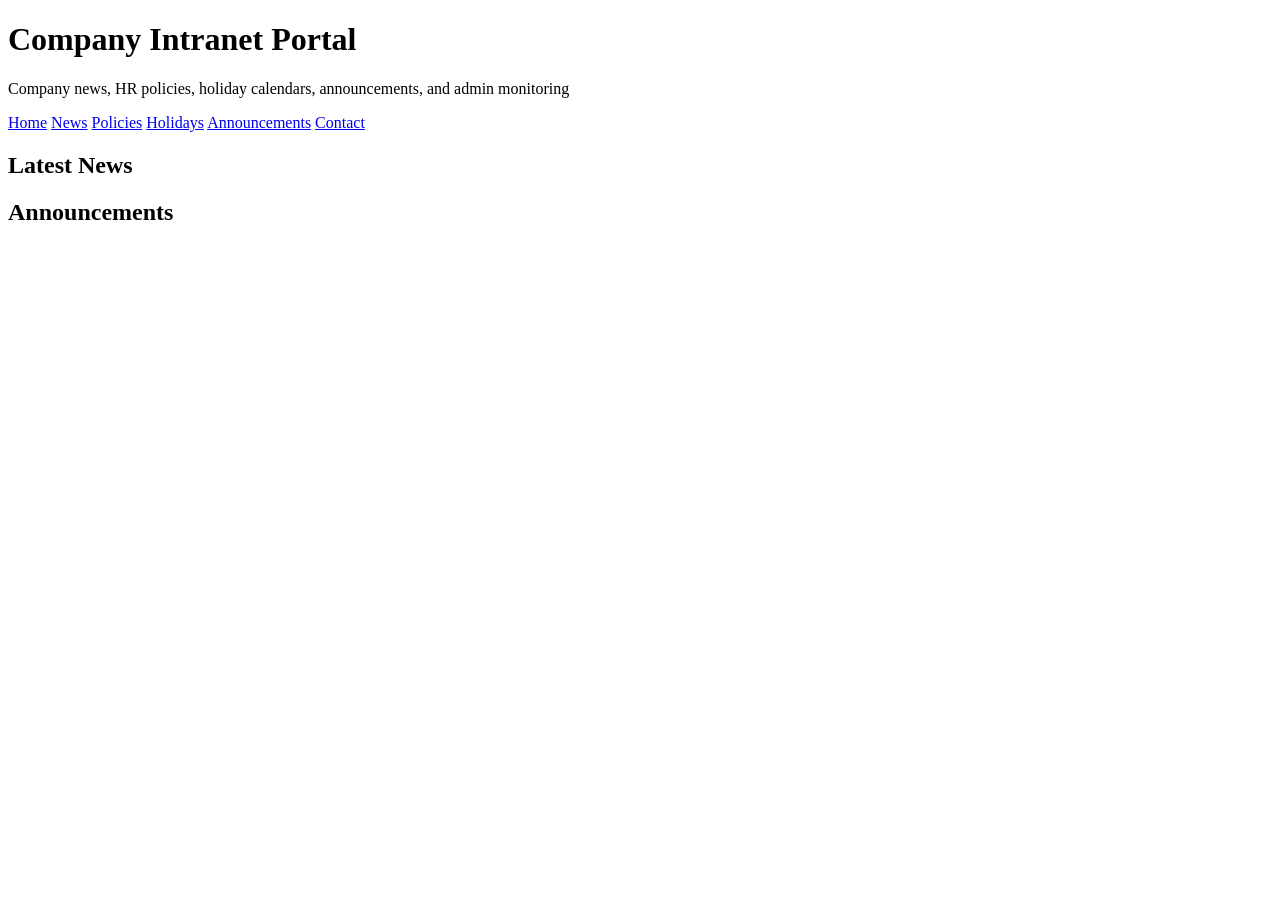
==== src/main/resources/templates/index.html @ 7d52eb51 "Inital commit" ====
<!DOCTYPE html>
<html lang="en" xmlns:th="http://www.thymeleaf.org">
<head>
    <meta charset="UTF-8">
    <title>Company Intranet Portal</title>
    <link rel="stylesheet" href="/css/style.css">
</head>
<body>
<header>
    <h1>Company Intranet Portal</h1>
    <p>Company news, HR policies, holiday calendars, announcements, and admin monitoring</p>
</header>

<nav>
    <a href="/">Home</a>
    <a href="/news">News</a>
    <a href="/policies">Policies</a>
    <a href="/holidays">Holidays</a>
    <a href="/announcements">Announcements</a>
    <a href="/contact">Contact</a>
</nav>

<main>
    <section class="grid">
        <div class="card" th:each="status : ${statuses}">
            <h2 th:text="${status.service}"></h2>
            <p class="green" th:text="${status.status}"></p>
            <p th:text="${status.details}"></p>
        </div>
    </section>

    <section class="panel">
        <h2>Latest News</h2>
        <div class="item" th:each="item : ${news}">
            <h3 th:text="${item.title}"></h3>
            <p th:text="${item.description}"></p>
            <small th:text="${item.date}"></small>
        </div>
    </section>

    <section class="panel">
        <h2>Announcements</h2>
        <div class="item" th:each="announcement : ${announcements}">
            <h3 th:text="${announcement.title}"></h3>
            <p th:text="${announcement.message}"></p>
        </div>
    </section>
</main>

<script src="/js/script.js"></script>
</body>
</html>
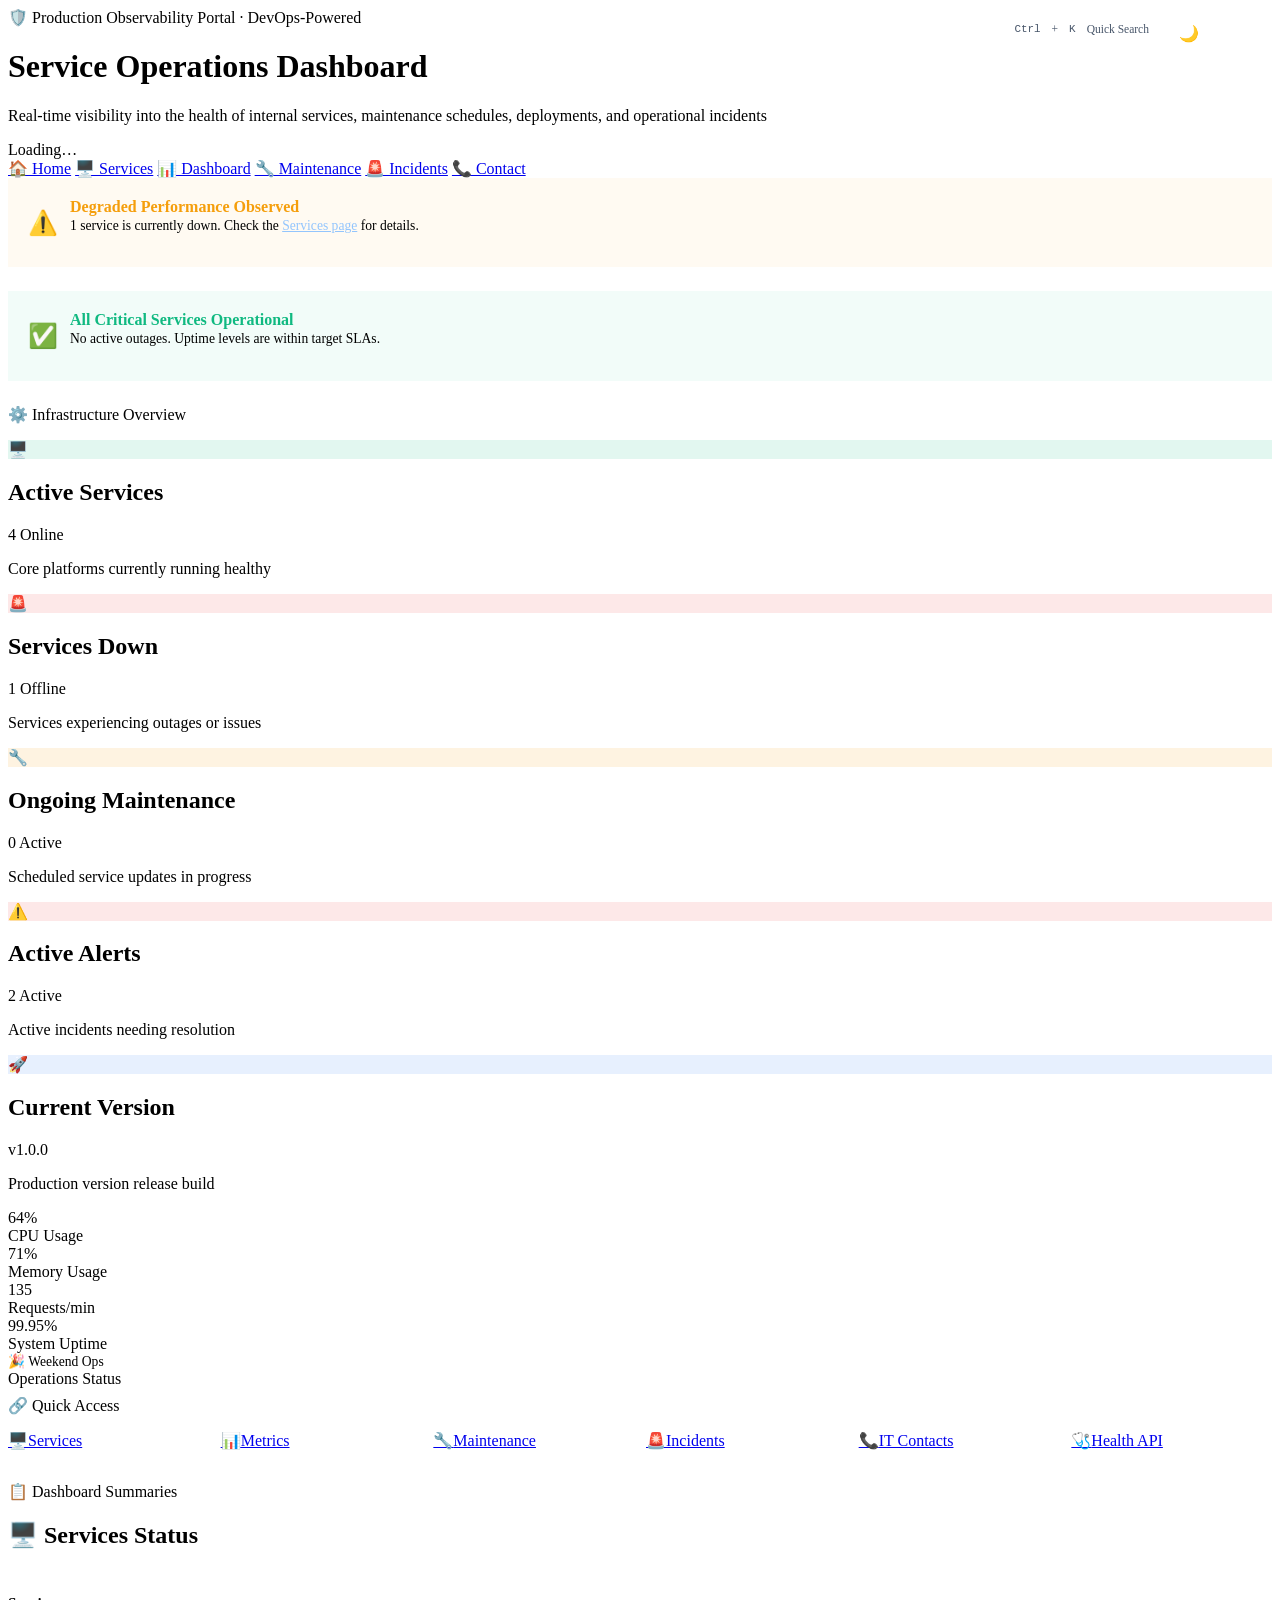
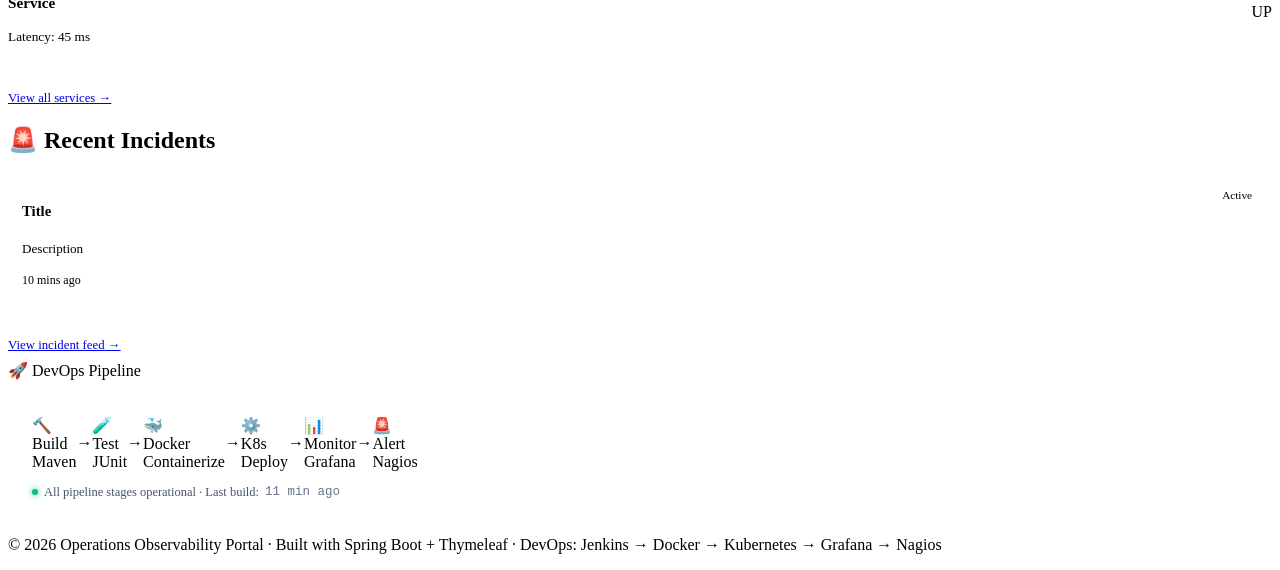
==== commit 914800d0: "Fetaures added" ====
--- a/src/main/resources/templates/index.html
+++ b/src/main/resources/templates/index.html
@@ -2,51 +2,396 @@
 <html lang="en" xmlns:th="http://www.thymeleaf.org">
 <head>
     <meta charset="UTF-8">
-    <title>Company Intranet Portal</title>
+    <meta name="viewport" content="width=device-width, initial-scale=1.0">
+    <meta name="description" content="Internal Service Health &amp; Operations Dashboard — Real-time infrastructure status, alerts, and incident feed">
+    <title>Internal Service Health &amp; Operations Dashboard</title>
     <link rel="stylesheet" href="/css/style.css">
 </head>
 <body>
+
+<!-- Theme Toggle -->
+<button id="theme-toggle" onclick="toggleTheme()" title="Toggle light/dark mode"
+        style="position:fixed;top:14px;right:72px;z-index:9998;width:38px;height:38px;border-radius:50%;background:rgba(255,255,255,0.07);border:1px solid rgba(255,255,255,0.1);color:#e2e8f0;cursor:pointer;font-size:1rem;display:flex;align-items:center;justify-content:center;transition:all 0.2s;">🌙</button>
+
+<!-- Keyboard Shortcut Hint -->
+<div id="shortcut-hint"
+     style="position:fixed;top:14px;right:120px;z-index:9998;font-size:0.72rem;color:#475569;background:rgba(255,255,255,0.04);border:1px solid rgba(255,255,255,0.07);padding:6px 10px;border-radius:8px;display:flex;align-items:center;gap:5px;cursor:default;">
+    <kbd style="background:rgba(255,255,255,0.08);border:1px solid rgba(255,255,255,0.12);border-radius:4px;padding:1px 5px;font-size:0.68rem;font-family:monospace;">Ctrl</kbd>+<kbd style="background:rgba(255,255,255,0.08);border:1px solid rgba(255,255,255,0.12);border-radius:4px;padding:1px 5px;font-size:0.68rem;font-family:monospace;">K</kbd> Quick Search
+</div>
+
 <header>
-    <h1>Company Intranet Portal</h1>
-    <p>Company news, HR policies, holiday calendars, announcements, and admin monitoring</p>
+    <div class="header-inner">
+        <div class="header-badge">🛡️ Production Observability Portal · DevOps-Powered</div>
+        <h1>Service Operations Dashboard</h1>
+        <p>Real-time visibility into the health of internal services, maintenance schedules, deployments, and operational incidents</p>
+        <div class="header-clock" id="hr-clock">Loading…</div>
+    </div>
 </header>
 
 <nav>
-    <a href="/">Home</a>
-    <a href="/news">News</a>
-    <a href="/policies">Policies</a>
-    <a href="/holidays">Holidays</a>
-    <a href="/announcements">Announcements</a>
-    <a href="/contact">Contact</a>
+    <a href="/">🏠 Home</a>
+    <a href="/services">🖥️ Services</a>
+    <a href="/dashboard">📊 Dashboard</a>
+    <a href="/maintenance">🔧 Maintenance</a>
+    <a href="/incidents">🚨 Incidents</a>
+    <a href="/contact">📞 Contact</a>
 </nav>
 
+<!-- Global Quick Search Modal -->
+<div id="search-modal" style="display:none;position:fixed;inset:0;z-index:10000;background:rgba(0,0,0,0.7);backdrop-filter:blur(8px);align-items:flex-start;justify-content:center;padding-top:120px;">
+    <div style="width:min(560px,92vw);background:#0f1526;border:1px solid rgba(255,255,255,0.12);border-radius:16px;overflow:hidden;box-shadow:0 24px 80px rgba(0,0,0,0.6);">
+        <div style="display:flex;align-items:center;gap:12px;padding:16px 20px;border-bottom:1px solid rgba(255,255,255,0.07);">
+            <span style="font-size:1.1rem;">🔍</span>
+            <input type="text" id="global-search-input" placeholder="Search services, incidents, maintenance…"
+                   autocomplete="off"
+                   style="flex:1;background:none;border:none;outline:none;color:#e2e8f0;font-family:'Inter',sans-serif;font-size:0.95rem;"
+                   oninput="globalSearch(this.value)">
+            <kbd onclick="closeSearch()" style="background:rgba(255,255,255,0.07);border:1px solid rgba(255,255,255,0.12);border-radius:6px;padding:2px 8px;font-size:0.72rem;color:#64748b;cursor:pointer;">ESC</kbd>
+        </div>
+        <div id="search-results" style="max-height:340px;overflow-y:auto;padding:8px 0;">
+            <div style="text-align:center;padding:32px;color:#475569;font-size:0.875rem;">Start typing to search…</div>
+        </div>
+        <div style="padding:10px 20px;border-top:1px solid rgba(255,255,255,0.05);font-size:0.72rem;color:#334155;display:flex;gap:16px;">
+            <span>↑↓ Navigate</span><span>↵ Open</span><span>ESC Close</span>
+        </div>
+    </div>
+</div>
+
 <main>
-    <section class="grid">
-        <div class="card" th:each="status : ${statuses}">
-            <h2 th:text="${status.service}"></h2>
-            <p class="green" th:text="${status.status}"></p>
-            <p th:text="${status.details}"></p>
+
+    <!-- ── Overall Status Alert Banner ─────────────────── -->
+    <div class="panel scroll-reveal" style="padding: 20px; margin-bottom: 24px; border-color: rgba(245,158,11,0.3); background: rgba(245,158,11,0.05);" th:if="${servicesDownCount > 0}">
+        <div style="display:flex; align-items:center; gap: 12px;">
+            <span style="font-size: 1.5rem;">⚠️</span>
+            <div>
+                <strong style="color: #f59e0b; font-size: 1rem;">Degraded Performance Observed</strong>
+                <p style="font-size: 0.85rem; color: var(--clr-text-muted); margin-top: 2px;">
+                    <span th:text="${servicesDownCount}">1</span> service is currently down. Check the <a href="/services" style="color: #93c5fd; text-decoration: underline;">Services page</a> for details.
+                </p>
+            </div>
+        </div>
+    </div>
+    
+    <div class="panel scroll-reveal" style="padding: 20px; margin-bottom: 24px; border-color: rgba(16,185,129,0.3); background: rgba(16,185,129,0.05);" th:if="${servicesDownCount == 0}">
+        <div style="display:flex; align-items:center; gap: 12px;">
+            <span style="font-size: 1.5rem;">✅</span>
+            <div>
+                <strong style="color: #10b981; font-size: 1rem;">All Critical Services Operational</strong>
+                <p style="font-size: 0.85rem; color: var(--clr-text-muted); margin-top: 2px;">No active outages. Uptime levels are within target SLAs.</p>
+            </div>
+        </div>
+    </div>
+
+    <!-- ── System Status Grid ──────────────────────────── -->
+    <p class="section-heading scroll-reveal">⚙️ Infrastructure Overview</p>
+    <section class="grid" aria-label="System Status">
+        <!-- Active Services -->
+        <div class="card scroll-reveal">
+            <div class="card-icon" style="background:rgba(16,185,129,0.12);color:#10b981;">🖥️</div>
+            <h2>Active Services</h2>
+            <span class="status-badge up" th:text="|${activeServicesCount} Online|">4 Online</span>
+            <p>Core platforms currently running healthy</p>
+        </div>
+        <!-- Services Down -->
+        <div class="card scroll-reveal">
+            <div class="card-icon" style="background:rgba(239,68,68,0.12);color:#ef4444;">🚨</div>
+            <h2>Services Down</h2>
+            <span class="status-badge down" th:text="|${servicesDownCount} Offline|">1 Offline</span>
+            <p>Services experiencing outages or issues</p>
+        </div>
+        <!-- Ongoing Maintenance -->
+        <div class="card scroll-reveal">
+            <div class="card-icon" style="background:rgba(245,158,11,0.12);color:#f59e0b;">🔧</div>
+            <h2>Ongoing Maintenance</h2>
+            <span class="status-badge warn" th:text="|${ongoingMaintenanceCount} Active|">0 Active</span>
+            <p>Scheduled service updates in progress</p>
+        </div>
+        <!-- Active Alerts -->
+        <div class="card scroll-reveal">
+            <div class="card-icon" style="background:rgba(239,68,68,0.12);color:#ef4444;">⚠️</div>
+            <h2>Active Alerts</h2>
+            <span class="status-badge down" th:text="|${activeAlertsCount} Active|">2 Active</span>
+            <p>Active incidents needing resolution</p>
+        </div>
+        <!-- Current Deployment Version -->
+        <div class="card scroll-reveal">
+            <div class="card-icon" style="background:rgba(59,130,246,0.12);color:#3b82f6;">🚀</div>
+            <h2>Current Version</h2>
+            <span class="status-badge up" th:text="${deploymentVersion}">v1.0.0</span>
+            <p>Production version release build</p>
         </div>
     </section>
 
-    <section class="panel">
-        <h2>Latest News</h2>
-        <div class="item" th:each="item : ${news}">
-            <h3 th:text="${item.title}"></h3>
-            <p th:text="${item.description}"></p>
-            <small th:text="${item.date}"></small>
-        </div>
-    </section>
-
-    <section class="panel">
-        <h2>Announcements</h2>
-        <div class="item" th:each="announcement : ${announcements}">
-            <h3 th:text="${announcement.title}"></h3>
-            <p th:text="${announcement.message}"></p>
-        </div>
-    </section>
+    <!-- ── Quick Stats Bar ──────────────────────────────── -->
+    <div class="stats-bar scroll-reveal">
+        <div class="stat-item">
+            <div>
+                <div class="stat-number" th:text="${cpuValue}">64%</div>
+                <div class="stat-label">CPU Usage</div>
+            </div>
+        </div>
+        <div class="stat-divider"></div>
+        <div class="stat-item">
+            <div>
+                <div class="stat-number" th:text="${memValue}">71%</div>
+                <div class="stat-label">Memory Usage</div>
+            </div>
+        </div>
+        <div class="stat-divider"></div>
+        <div class="stat-item">
+            <div>
+                <div class="stat-number" th:text="${requestRateValue}">135</div>
+                <div class="stat-label">Requests/min</div>
+            </div>
+        </div>
+        <div class="stat-divider"></div>
+        <div class="stat-item">
+            <div>
+                <div class="stat-number" th:text="${availabilityValue}">99.95%</div>
+                <div class="stat-label">System Uptime</div>
+            </div>
+        </div>
+        <div class="stat-divider"></div>
+        <div class="stat-item">
+            <div>
+                <div class="stat-number" id="stat-workday" style="font-size:0.95rem;">–</div>
+                <div class="stat-label">Operations Status</div>
+            </div>
+        </div>
+    </div>
+
+    <!-- ── Quick Links ──────────────────────────────────── -->
+    <p class="section-heading scroll-reveal" style="margin-top:8px;">🔗 Quick Access</p>
+    <div style="display:grid;grid-template-columns:repeat(auto-fit,minmax(150px,1fr));gap:12px;margin-bottom:32px;" class="scroll-reveal">
+        <a href="/services"     class="quick-link-card">🖥️<span>Services</span></a>
+        <a href="/dashboard"    class="quick-link-card">📊<span>Metrics</span></a>
+        <a href="/maintenance"  class="quick-link-card">🔧<span>Maintenance</span></a>
+        <a href="/incidents"    class="quick-link-card">🚨<span>Incidents</span></a>
+        <a href="/contact"      class="quick-link-card">📞<span>IT Contacts</span></a>
+        <a href="/actuator/health" target="_blank" class="quick-link-card" style="border-color:rgba(16,185,129,0.2);">🩺<span>Health API</span></a>
+    </div>
+
+    <!-- ── Services Summary & Incident Side-by-Side ────── -->
+    <p class="section-heading scroll-reveal">📋 Dashboard Summaries</p>
+    <div class="dashboard-grid">
+
+        <section class="panel scroll-reveal" aria-label="Services Status">
+            <h2>
+                <span class="panel-icon">🖥️</span>
+                Services Status
+            </h2>
+            <div th:each="service : ${services}" class="item" style="display:flex; justify-content:space-between; align-items:center; padding: 10px 0; border-bottom:1px solid rgba(255,255,255,0.06);">
+                <div>
+                    <h3 th:text="${service.service}" style="font-size:0.95rem; font-weight:600; color:var(--clr-text);">Service</h3>
+                    <small th:text="|Latency: ${service.responseTime}|" style="color:var(--clr-text-muted);">Latency: 45 ms</small>
+                </div>
+                <span class="status-badge" th:text="${service.status}">UP</span>
+            </div>
+            <div style="margin-top:18px;padding-top:14px;">
+                <a href="/services" class="btn btn-secondary" style="font-size:0.8rem;width:100%;justify-content:center;">View all services →</a>
+            </div>
+        </section>
+
+        <section class="panel scroll-reveal" aria-label="Active Incidents">
+            <h2>
+                <span class="panel-icon">🚨</span>
+                Recent Incidents
+            </h2>
+            <div th:each="incident : ${incidents}" class="announcement-card" style="margin-bottom: 12px; padding: 14px; border: 1px solid var(--clr-border); border-radius: var(--radius-sm); background: rgba(255,255,255,0.01);">
+                <div style="display:flex; justify-content:space-between; align-items:flex-start;">
+                    <h3 th:text="${incident.title}" style="font-size:0.92rem; font-weight:600; color:var(--clr-text);">Title</h3>
+                    <span class="status-badge" th:text="${incident.status}" style="font-size:0.7rem; padding: 1px 6px;">Active</span>
+                </div>
+                <p th:text="${incident.description}" style="font-size:0.82rem; color:var(--clr-text-muted); margin-top:6px;">Description</p>
+                <small th:text="${incident.timestamp}" style="color:var(--clr-text-faint); font-size:0.75rem;">10 mins ago</small>
+            </div>
+            <div style="margin-top:18px;padding-top:14px;border-top:1px solid rgba(255,255,255,0.06);">
+                <a href="/incidents" class="btn btn-secondary" style="font-size:0.8rem;width:100%;justify-content:center;">View incident feed →</a>
+            </div>
+        </section>
+
+    </div>
+
+    <!-- ── DevOps Pipeline Status ───────────────────────── -->
+    <p class="section-heading scroll-reveal" style="margin-top:8px;">🚀 DevOps Pipeline</p>
+    <div class="panel scroll-reveal" style="padding:20px 24px;">
+        <div style="display:flex;align-items:center;gap:0;flex-wrap:wrap;position:relative;">
+            <div class="pipeline-step active">
+                <div class="pipeline-icon">🔨</div>
+                <div class="pipeline-label">Build<br><span class="pipeline-sub">Maven</span></div>
+            </div>
+            <div class="pipeline-arrow">→</div>
+            <div class="pipeline-step active">
+                <div class="pipeline-icon">🧪</div>
+                <div class="pipeline-label">Test<br><span class="pipeline-sub">JUnit</span></div>
+            </div>
+            <div class="pipeline-arrow">→</div>
+            <div class="pipeline-step active">
+                <div class="pipeline-icon">🐳</div>
+                <div class="pipeline-label">Docker<br><span class="pipeline-sub">Containerize</span></div>
+            </div>
+            <div class="pipeline-arrow">→</div>
+            <div class="pipeline-step active">
+                <div class="pipeline-icon">⚙️</div>
+                <div class="pipeline-label">K8s<br><span class="pipeline-sub">Deploy</span></div>
+            </div>
+            <div class="pipeline-arrow">→</div>
+            <div class="pipeline-step active">
+                <div class="pipeline-icon">📊</div>
+                <div class="pipeline-label">Monitor<br><span class="pipeline-sub">Grafana</span></div>
+            </div>
+            <div class="pipeline-arrow">→</div>
+            <div class="pipeline-step active">
+                <div class="pipeline-icon">🚨</div>
+                <div class="pipeline-label">Alert<br><span class="pipeline-sub">Nagios</span></div>
+            </div>
+        </div>
+        <div style="margin-top:14px;font-size:0.78rem;color:#475569;display:flex;align-items:center;gap:6px;">
+            <span style="width:6px;height:6px;border-radius:50%;background:#10b981;box-shadow:0 0 6px #10b981;display:inline-block;animation:pulse 2s infinite;"></span>
+            All pipeline stages operational · Last build: <span id="last-build-time" style="font-family:'JetBrains Mono',monospace;color:#64748b;"></span>
+        </div>
+    </div>
+
 </main>
 
+<footer>
+    <p>© 2026 <span>Operations Observability Portal</span> · Built with Spring Boot + Thymeleaf · DevOps: Jenkins → Docker → Kubernetes → Grafana → Nagios</p>
+</footer>
+
+<!-- Back to Top -->
+<div id="back-to-top" onclick="window.scrollTo({top:0,behavior:'smooth'})"
+     style="position:fixed;bottom:80px;right:24px;width:42px;height:42px;background:linear-gradient(135deg,#3b82f6,#8b5cf6);border-radius:50%;display:none;align-items:center;justify-content:center;cursor:pointer;box-shadow:0 4px 20px rgba(59,130,246,0.4);z-index:1000;font-size:1rem;"
+     title="Back to top">↑</div>
+
 <script src="/js/script.js"></script>
+<script>
+(function () {
+    // Stats counters
+    setTimeout(function () {
+        var upCount = document.querySelectorAll('.status-badge.up').length;
+        // The script.js will handle coloring the status badges when they load.
+    }, 100);
+
+    // Operations hour status
+    var now  = new Date();
+    var day  = now.getDay();
+    var hour = now.getHours();
+    var wdEl = document.getElementById('stat-workday');
+    if (day === 0 || day === 6) {
+        wdEl.textContent   = '🎉 Weekend Ops';
+        wdEl.style.fontSize = '0.85rem';
+    } else if (hour >= 9 && hour < 18) {
+        wdEl.textContent   = '✅ Core Hours';
+        wdEl.style.fontSize = '0.85rem';
+    } else {
+        wdEl.textContent   = '🌙 On-Call Support';
+        wdEl.style.fontSize = '0.85rem';
+    }
+
+    // Last build time (simulated)
+    var buildMins = Math.floor(Math.random() * 45) + 5;
+    document.getElementById('last-build-time').textContent = buildMins + ' min ago';
+
+    // Back to top
+    window.addEventListener('scroll', function () {
+        var btt = document.getElementById('back-to-top');
+        btt.style.display = document.documentElement.scrollTop > 300 ? 'flex' : 'none';
+    });
+
+    // ── Global Quick Search (Ctrl+K) ───────────────
+    window.openSearch = function () {
+        var modal = document.getElementById('search-modal');
+        modal.style.display = 'flex';
+        setTimeout(function () { document.getElementById('global-search-input').focus(); }, 50);
+    };
+    window.closeSearch = function () {
+        document.getElementById('search-modal').style.display = 'none';
+        document.getElementById('global-search-input').value  = '';
+        document.getElementById('search-results').innerHTML   = '<div style="text-align:center;padding:32px;color:#475569;font-size:0.875rem;">Start typing to search…</div>';
+    };
+    document.getElementById('search-modal').addEventListener('click', function (e) {
+        if (e.target === this) closeSearch();
+    });
+
+    // Search index built for service dashboard
+    var searchIndex = [
+        { type: 'Service', title: 'Employee Portal', desc: 'UP - Latency: 45 ms', url: '/services' },
+        { type: 'Service', title: 'Jenkins CI/CD', desc: 'UP - Latency: 110 ms', url: '/services' },
+        { type: 'Service', title: 'Git Repository', desc: 'UP - Latency: 75 ms', url: '/services' },
+        { type: 'Service', title: 'VPN Gateway', desc: 'DOWN - Timeout', url: '/services' },
+        { type: 'Service', title: 'Email Service', desc: 'UP - Latency: 80 ms', url: '/services' },
+        { type: 'Maintenance', title: 'Jenkins Upgrade', desc: 'Scheduled: 12 July 2026 11 PM', url: '/maintenance' },
+        { type: 'Maintenance', title: 'VPN Maintenance', desc: 'Scheduled: 14 July 2026 10 PM', url: '/maintenance' },
+        { type: 'Maintenance', title: 'Database Backup', desc: 'Scheduled: 16 July 2026 1 AM', url: '/maintenance' },
+        { type: 'Incident', title: 'VPN service interruption resolved.', desc: 'Resolved - 1 hour ago', url: '/incidents' },
+        { type: 'Incident', title: 'Elevated API latency observed.', desc: 'Active - 30 mins ago', url: '/incidents' },
+        { type: 'Incident', title: 'Email delivery delays detected.', desc: 'Active - 15 mins ago', url: '/incidents' },
+        { type: 'Page', title: 'Metrics Dashboard', desc: 'Live charts for CPU, Memory, Request Rate, Availability', url: '/dashboard' },
+        { type: 'Page', title: 'IT Contacts Directory', desc: 'IT Support, Infrastructure, Security, and HR contact lines', url: '/contact' }
+    ];
+
+    window.globalSearch = function (q) {
+        var container = document.getElementById('search-results');
+        q = q.trim().toLowerCase();
+        if (!q) {
+            container.innerHTML = '<div style="text-align:center;padding:32px;color:#475569;font-size:0.875rem;">Start typing to search…</div>';
+            return;
+        }
+        var results = searchIndex.filter(function (item) {
+            return item.title.toLowerCase().includes(q) || item.desc.toLowerCase().includes(q);
+        });
+        if (results.length === 0) {
+            container.innerHTML = '<div style="text-align:center;padding:32px;color:#475569;font-size:0.875rem;">No results found for "' + q + '"</div>';
+            return;
+        }
+        container.innerHTML = results.map(function (r) {
+            var typeColors = { 'Service':'#3b82f6', 'Maintenance':'#8b5cf6', 'Incident':'#ef4444', 'Page':'#10b981' };
+            return '<a href="' + r.url + '" style="display:block;padding:12px 20px;text-decoration:none;transition:background 0.15s;" onmouseover="this.style.background=\'rgba(255,255,255,0.04)\'" onmouseout="this.style.background=\'\'"><div style="display:flex;align-items:center;gap:8px;margin-bottom:3px;"><span style="font-size:0.68rem;font-weight:700;text-transform:uppercase;letter-spacing:0.06em;color:' + (typeColors[r.type]||'#64748b') + ';background:rgba(255,255,255,0.05);padding:1px 7px;border-radius:100px;">' + r.type + '</span><span style="font-size:0.9rem;font-weight:600;color:#e2e8f0;">' + r.title + '</span></div><div style="font-size:0.78rem;color:#64748b;white-space:nowrap;overflow:hidden;text-overflow:ellipsis;">' + r.desc + '</div></a>';
+        }).join('<div style="height:1px;background:rgba(255,255,255,0.04);margin:0 20px;"></div>');
+    };
+
+    // Keyboard shortcut
+    document.addEventListener('keydown', function (e) {
+        if ((e.ctrlKey || e.metaKey) && e.key === 'k') {
+            e.preventDefault();
+            openSearch();
+        }
+        if (e.key === 'Escape') closeSearch();
+    });
+
+    // ── Theme Toggle ───────────────────────────────
+    var savedTheme = localStorage.getItem('hr-theme') || 'dark';
+    if (savedTheme === 'light') applyLightTheme();
+    window.toggleTheme = function () {
+        savedTheme = savedTheme === 'dark' ? 'light' : 'dark';
+        localStorage.setItem('hr-theme', savedTheme);
+        savedTheme === 'light' ? applyLightTheme() : applyDarkTheme();
+    };
+    function applyLightTheme() {
+        document.documentElement.style.setProperty('--clr-bg',       '#f0f4f8');
+        document.documentElement.style.setProperty('--clr-bg-2',     '#ffffff');
+        document.documentElement.style.setProperty('--clr-surface',  'rgba(0,0,0,0.03)');
+        document.documentElement.style.setProperty('--clr-surface-hover', 'rgba(0,0,0,0.06)');
+        document.documentElement.style.setProperty('--clr-border',   'rgba(0,0,0,0.1)');
+        document.documentElement.style.setProperty('--clr-border-hover', 'rgba(59,130,246,0.4)');
+        document.documentElement.style.setProperty('--clr-text',     '#1e293b');
+        document.documentElement.style.setProperty('--clr-text-muted','#475569');
+        document.documentElement.style.setProperty('--clr-text-faint','#94a3b8');
+        document.getElementById('theme-toggle').textContent = '☀️';
+    }
+    function applyDarkTheme() {
+        document.documentElement.style.setProperty('--clr-bg',       '#0a0e1a');
+        document.documentElement.style.setProperty('--clr-bg-2',     '#0f1526');
+        document.documentElement.style.setProperty('--clr-surface',  'rgba(255,255,255,0.04)');
+        document.documentElement.style.setProperty('--clr-surface-hover', 'rgba(255,255,255,0.08)');
+        document.documentElement.style.setProperty('--clr-border',   'rgba(255,255,255,0.08)');
+        document.documentElement.style.setProperty('--clr-border-hover', 'rgba(99,179,237,0.4)');
+        document.documentElement.style.setProperty('--clr-text',     '#e2e8f0');
+        document.documentElement.style.setProperty('--clr-text-muted','#94a3b8');
+        document.documentElement.style.setProperty('--clr-text-faint','#475569');
+        document.getElementById('theme-toggle').textContent = '🌙';
+    }
+})();
+</script>
 </body>
 </html>
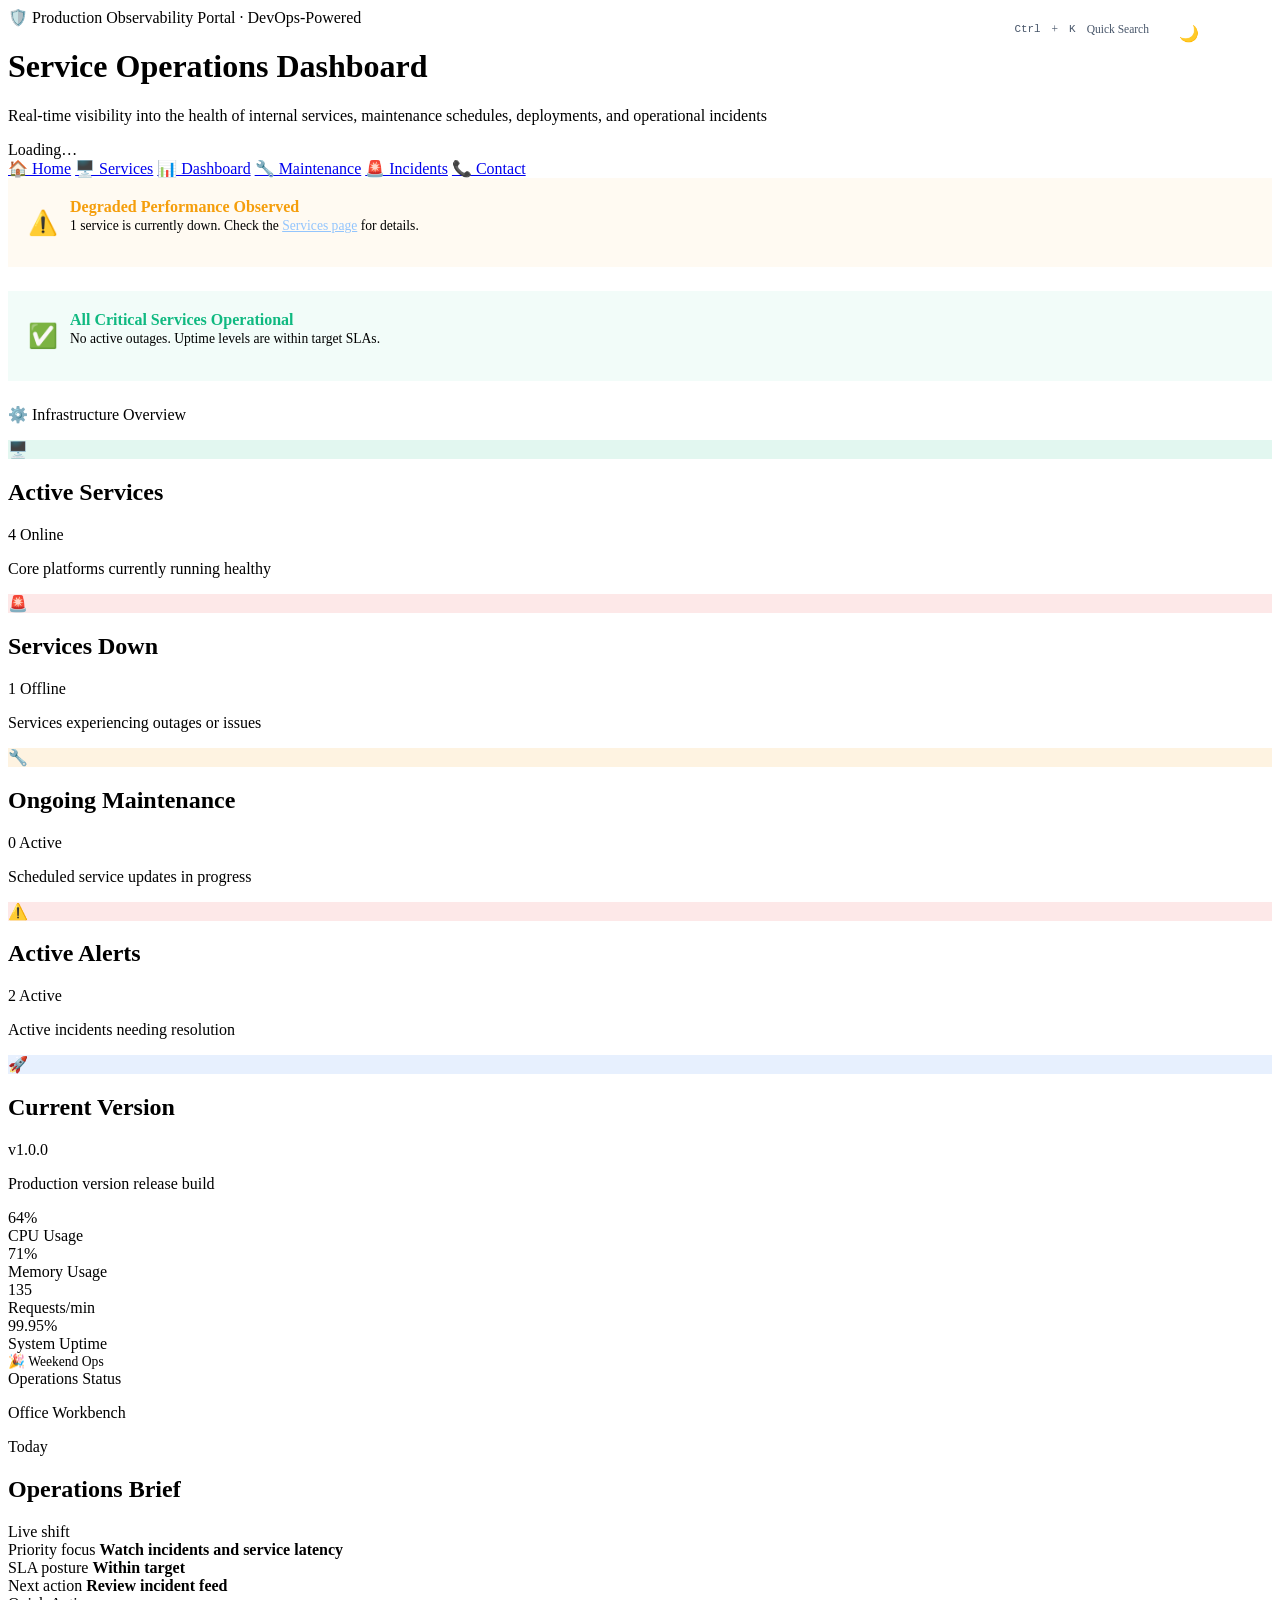
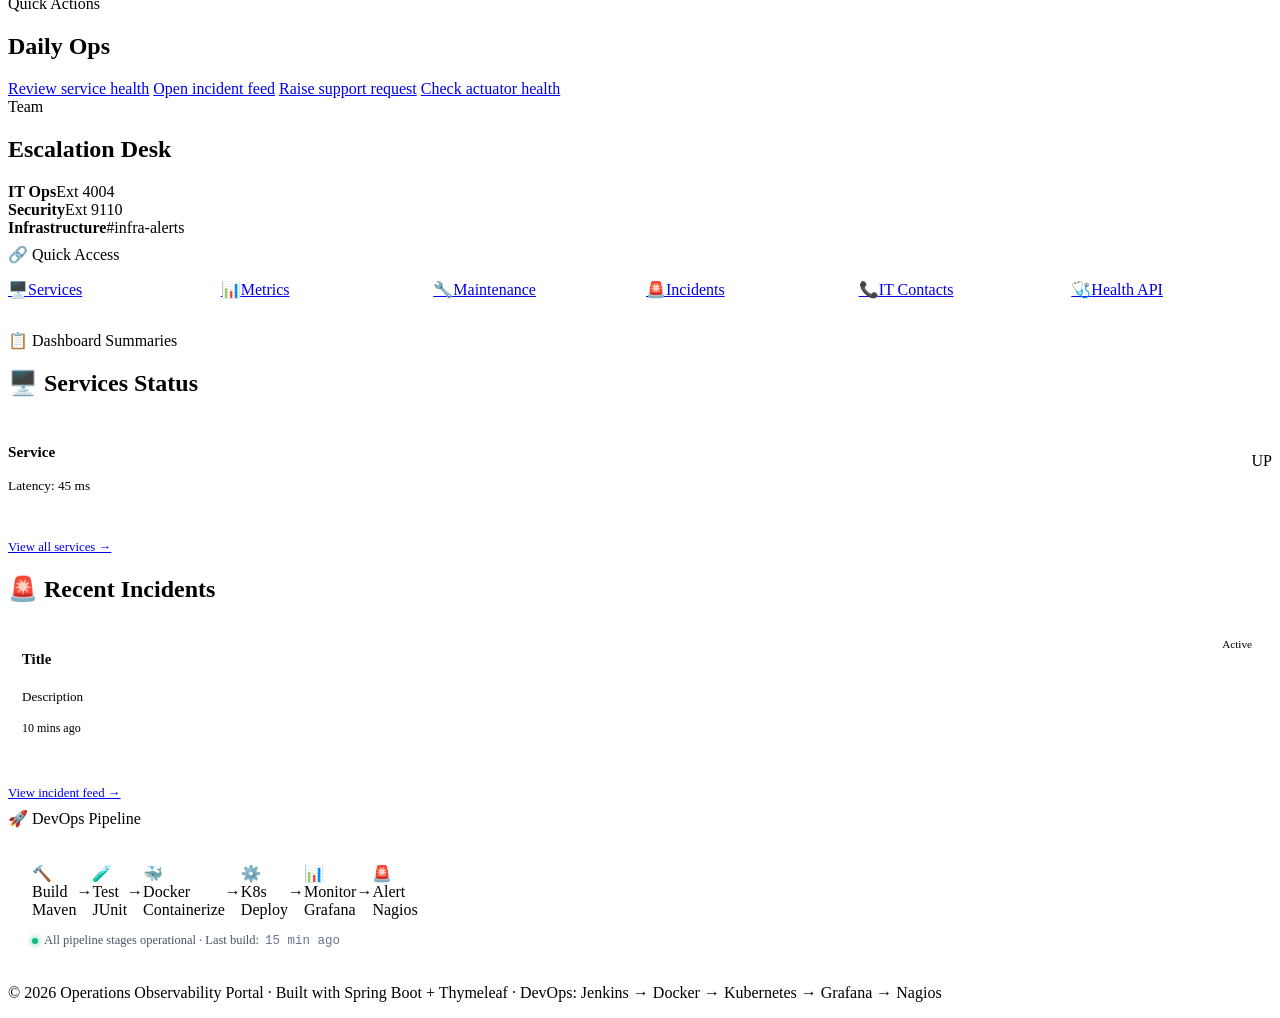
==== commit afe27b39: "Completed Product" ====
--- a/src/main/resources/templates/index.html
+++ b/src/main/resources/templates/index.html
@@ -159,6 +159,62 @@
             </div>
         </div>
     </div>
+
+    <p class="section-heading scroll-reveal">Office Workbench</p>
+    <section class="office-workbench scroll-reveal" aria-label="Office operations workbench">
+        <div class="office-panel office-panel-wide">
+            <div class="office-panel-header">
+                <div>
+                    <span class="office-kicker">Today</span>
+                    <h2>Operations Brief</h2>
+                </div>
+                <span class="office-pill">Live shift</span>
+            </div>
+            <div class="brief-grid">
+                <div>
+                    <span class="brief-label">Priority focus</span>
+                    <strong>Watch incidents and service latency</strong>
+                </div>
+                <div>
+                    <span class="brief-label">SLA posture</span>
+                    <strong th:text="${servicesDownCount == 0 ? 'Within target' : 'Needs attention'}">Within target</strong>
+                </div>
+                <div>
+                    <span class="brief-label">Next action</span>
+                    <strong th:text="${activeAlertsCount > 0 ? 'Review incident feed' : 'Run routine checks'}">Review incident feed</strong>
+                </div>
+            </div>
+        </div>
+
+        <div class="office-panel">
+            <div class="office-panel-header">
+                <div>
+                    <span class="office-kicker">Quick Actions</span>
+                    <h2>Daily Ops</h2>
+                </div>
+            </div>
+            <div class="action-list">
+                <a href="/services">Review service health</a>
+                <a href="/incidents">Open incident feed</a>
+                <a href="/contact">Raise support request</a>
+                <a href="/actuator/health" target="_blank">Check actuator health</a>
+            </div>
+        </div>
+
+        <div class="office-panel">
+            <div class="office-panel-header">
+                <div>
+                    <span class="office-kicker">Team</span>
+                    <h2>Escalation Desk</h2>
+                </div>
+            </div>
+            <div class="team-roster">
+                <div><strong>IT Ops</strong><span>Ext 4004</span></div>
+                <div><strong>Security</strong><span>Ext 9110</span></div>
+                <div><strong>Infrastructure</strong><span>#infra-alerts</span></div>
+            </div>
+        </div>
+    </section>
 
     <!-- ── Quick Links ──────────────────────────────────── -->
     <p class="section-heading scroll-reveal" style="margin-top:8px;">🔗 Quick Access</p>
@@ -394,4 +450,4 @@
 })();
 </script>
 </body>
-</html>+</html>
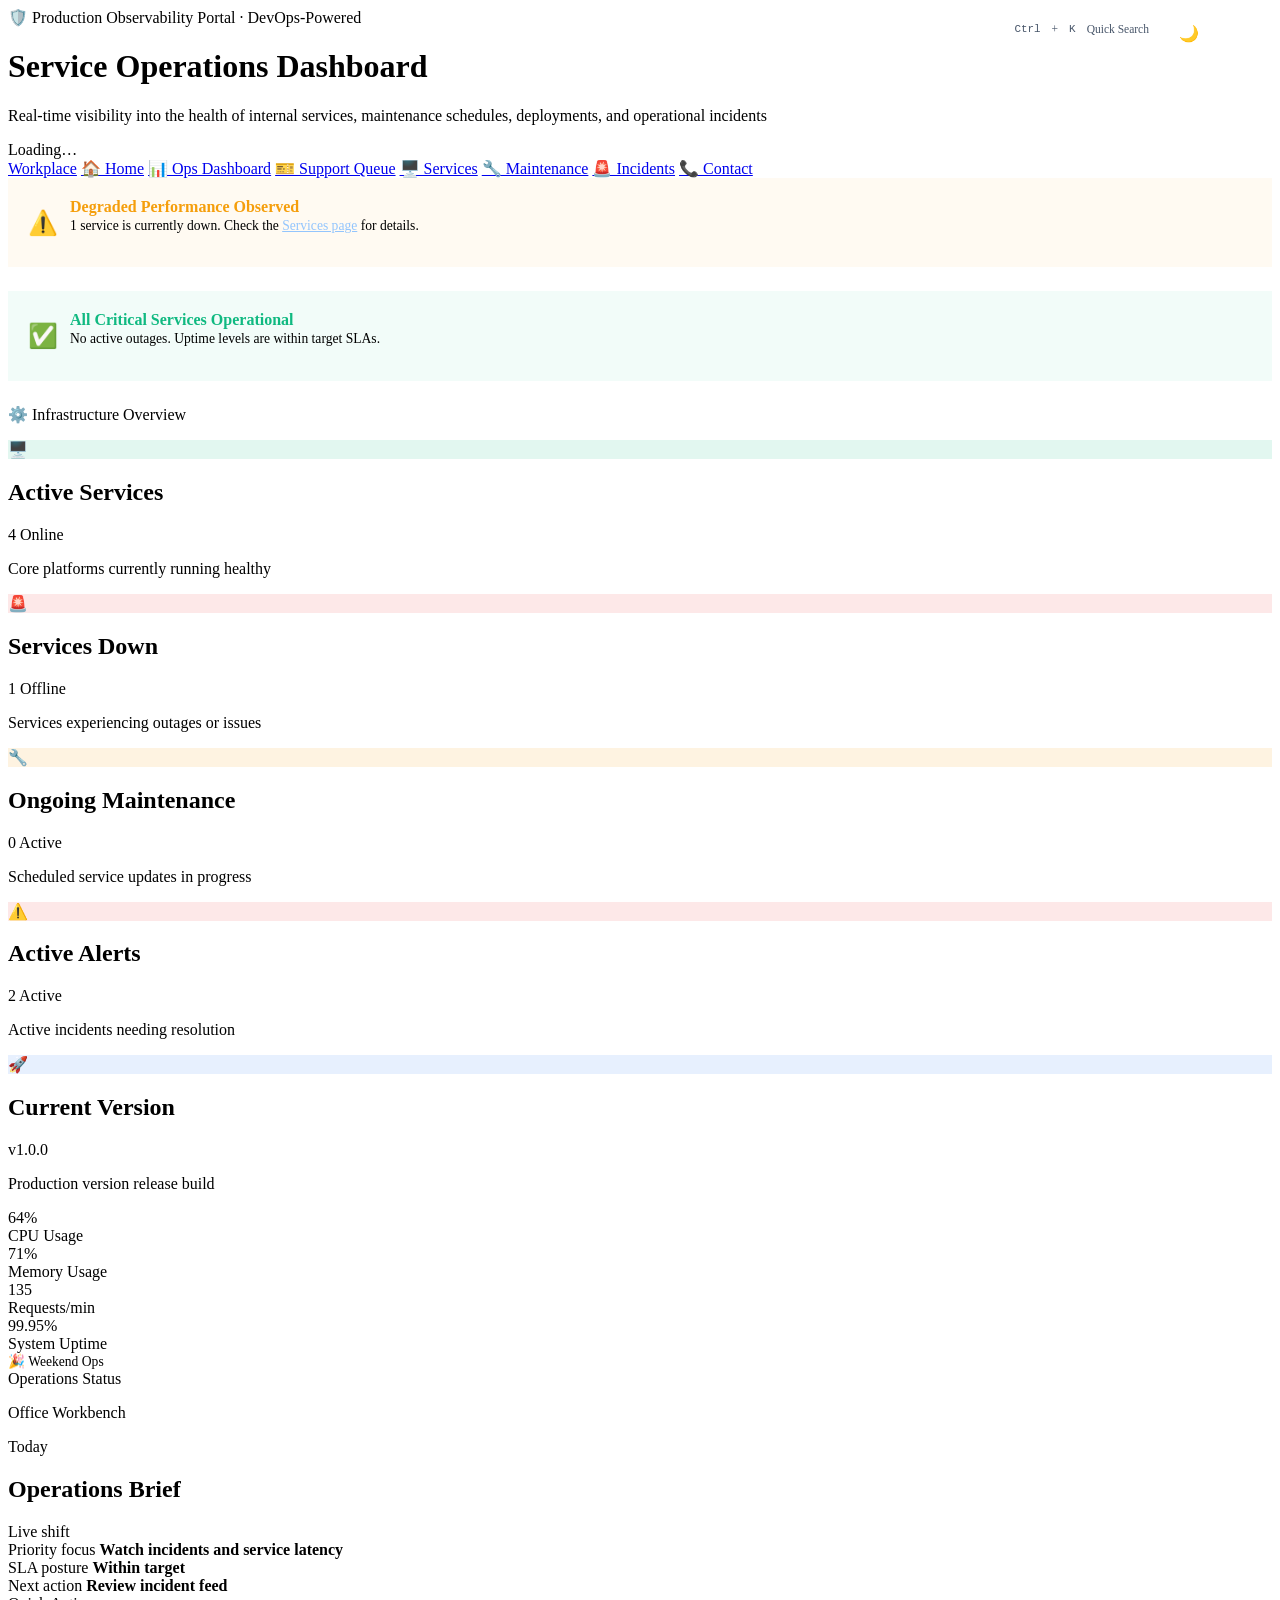
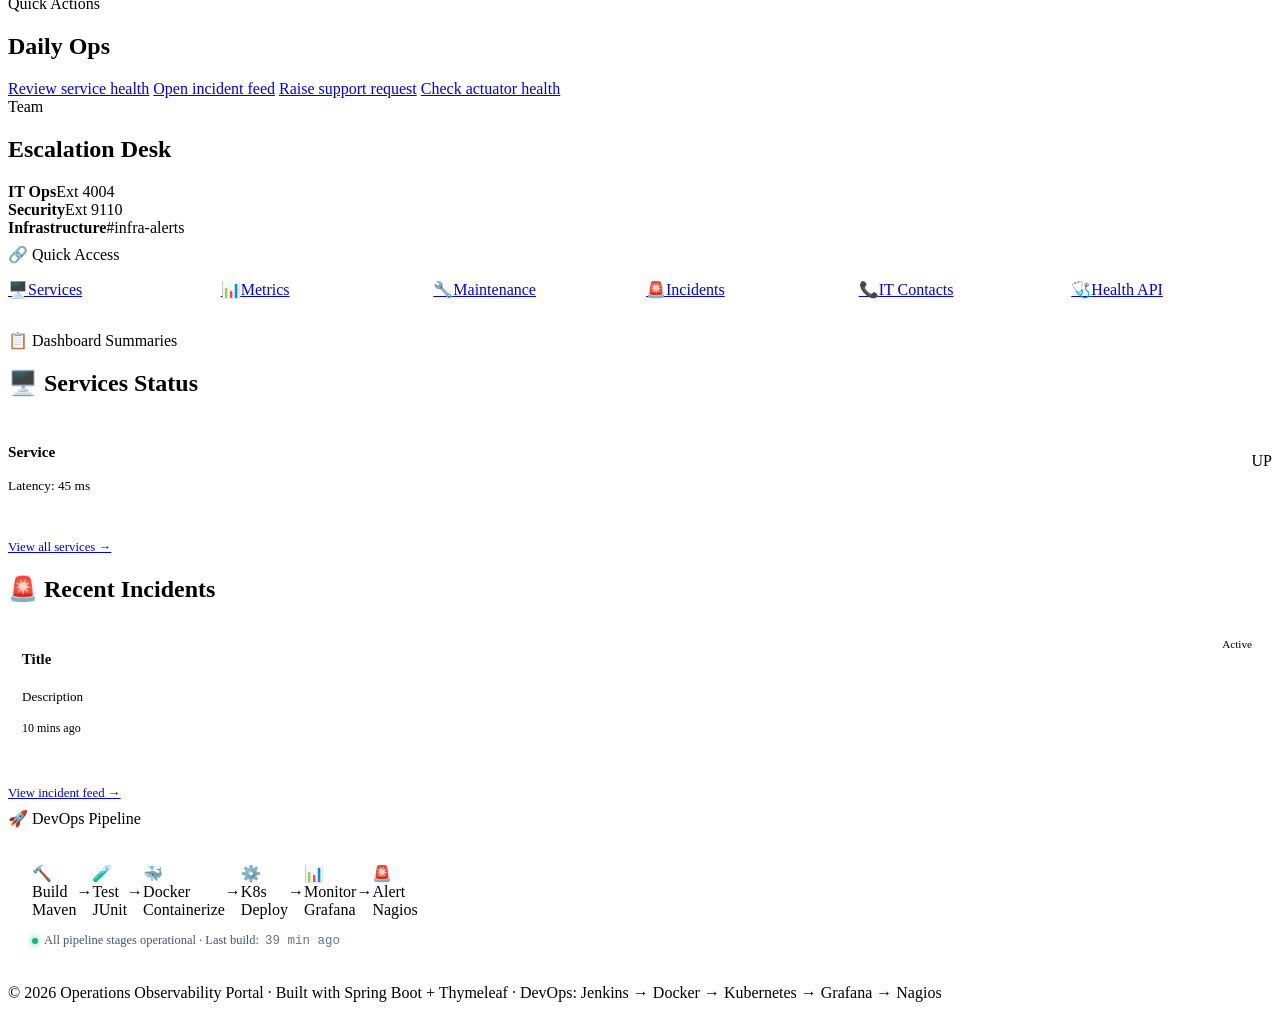
==== commit 3db3e04e: "Implemented OpenTelemetry and Prometheus" ====
--- a/src/main/resources/templates/index.html
+++ b/src/main/resources/templates/index.html
@@ -29,9 +29,11 @@
 </header>
 
 <nav>
-    <a href="/">🏠 Home</a>
+    <a href="/workplace">Workplace</a>
+    <a href="/" class="active">🏠 Home</a>
+    <a href="/dashboard">📊 Ops Dashboard</a>
+    <a href="/support-requests">🎫 Support Queue</a>
     <a href="/services">🖥️ Services</a>
-    <a href="/dashboard">📊 Dashboard</a>
     <a href="/maintenance">🔧 Maintenance</a>
     <a href="/incidents">🚨 Incidents</a>
     <a href="/contact">📞 Contact</a>
